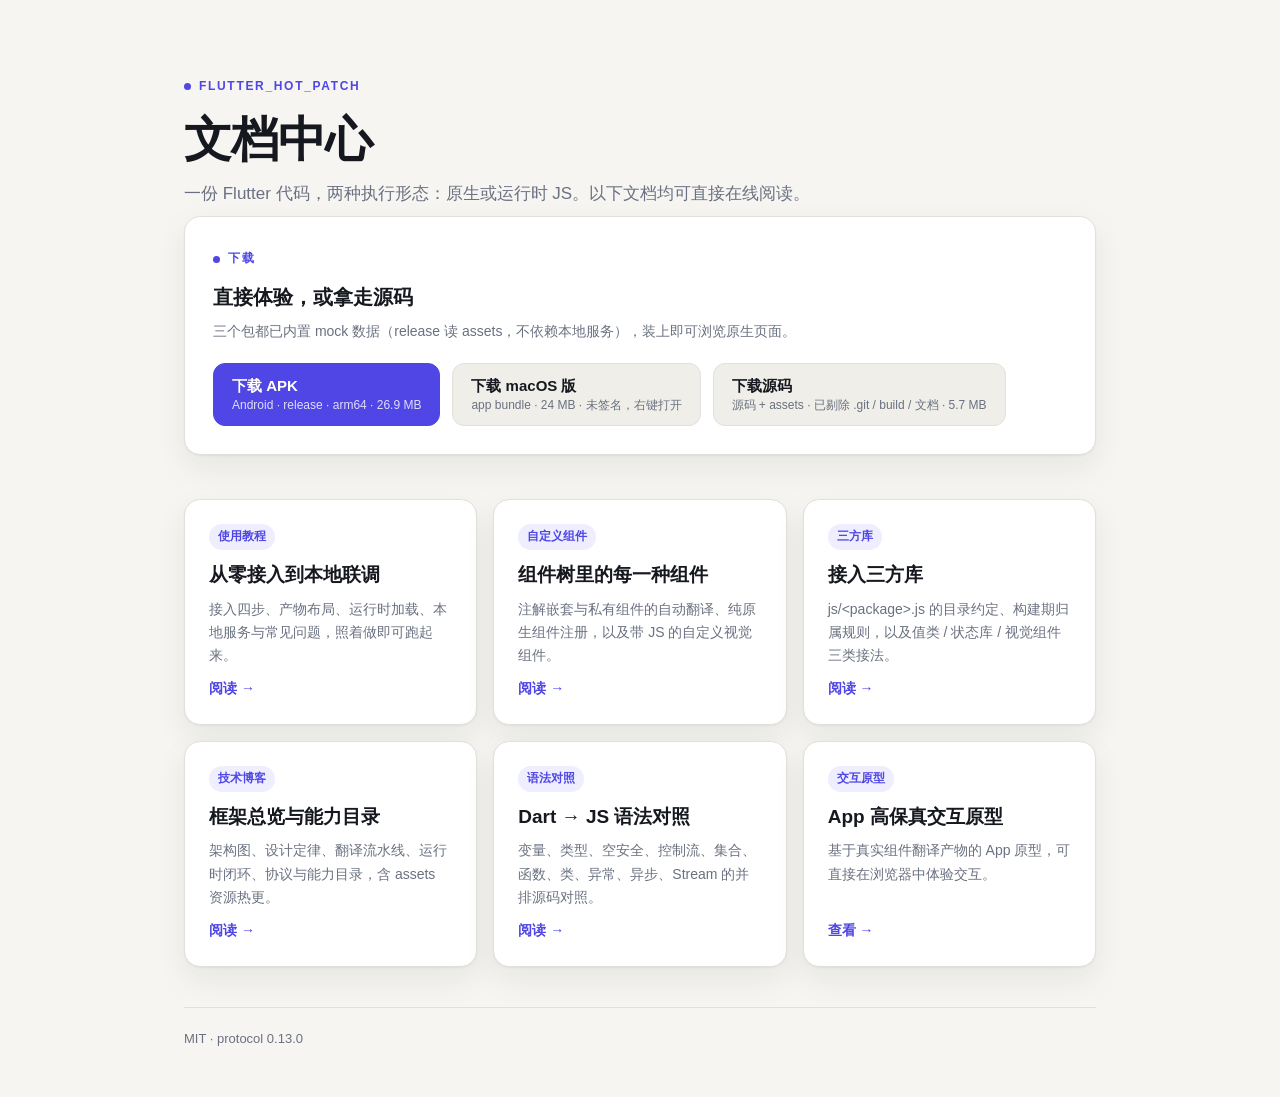
==== docs/index.html @ dea80e5e "init first" ====
<!DOCTYPE html>
<html lang="zh-CN">
<head>
<meta charset="utf-8">
<meta name="viewport" content="width=device-width, initial-scale=1">
<title>flutter_hot_patch · 文档中心</title>
<meta http-equiv="refresh" content="0; url=blog/index.html">
<link rel="canonical" href="blog/index.html">
<style>
  :root{color-scheme:light dark}
  body{
    margin:0;min-height:100vh;display:grid;place-items:center;background:#f6f5f2;color:#15181e;
    font:16px/1.6 -apple-system,BlinkMacSystemFont,"Segoe UI","PingFang SC","Microsoft YaHei",sans-serif;
  }
  @media (prefers-color-scheme:dark){body{background:#0f1115;color:#eef0f4}}
  a{color:#4f46e5}
</style>
</head>
<body>
  <p>正在进入 <a href="blog/index.html">flutter_hot_patch 文档中心</a>…</p>
</body>
</html>
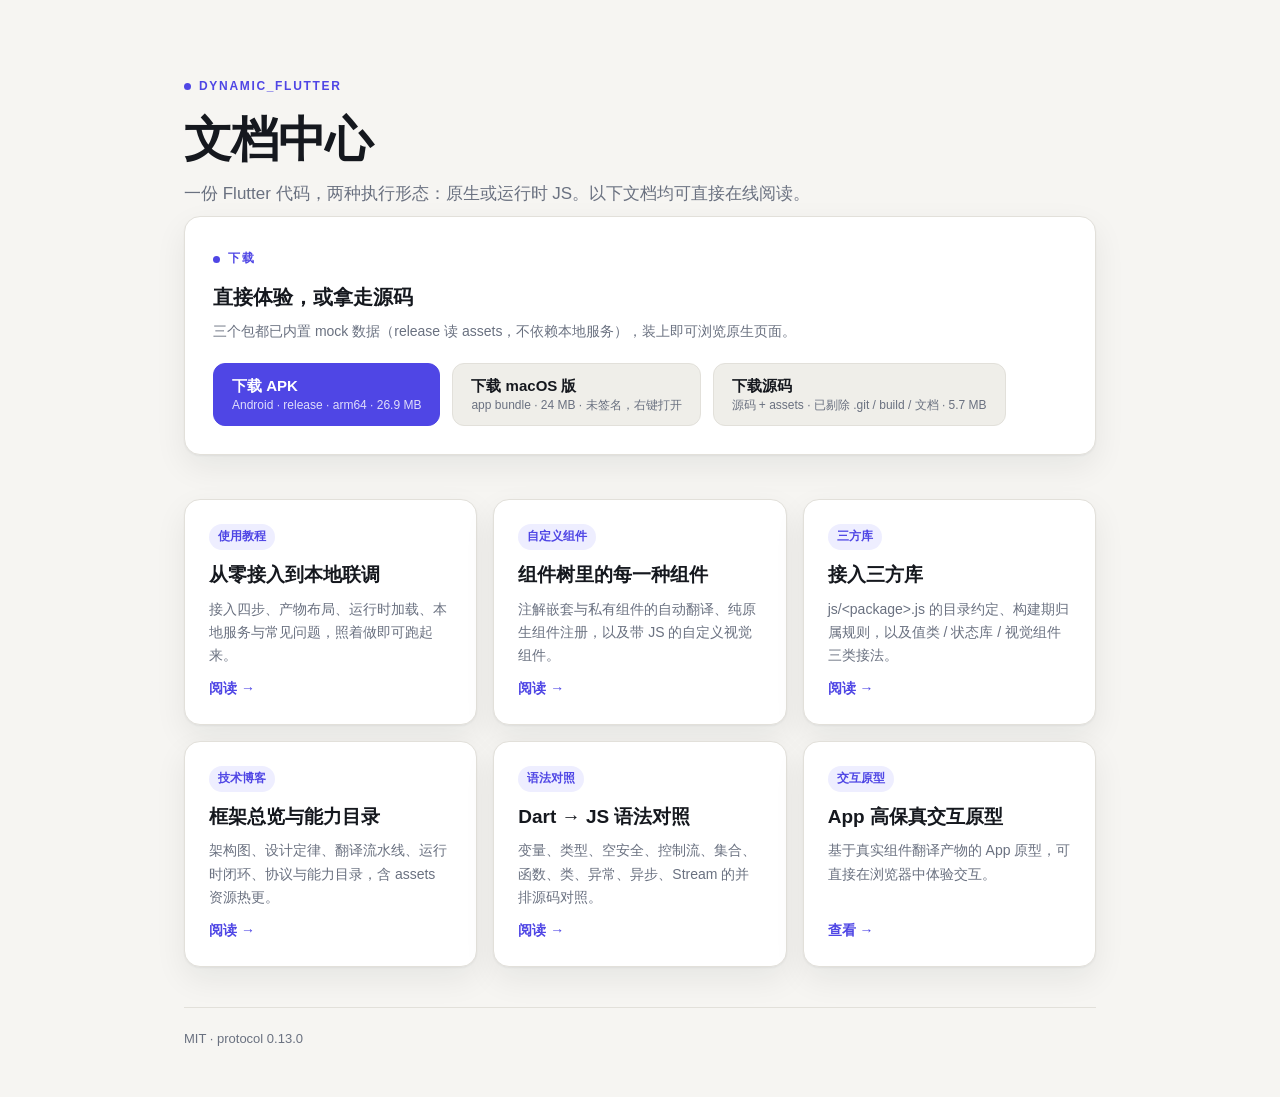
==== commit 6baa52d2: "更新名称" ====
--- a/docs/index.html
+++ b/docs/index.html
@@ -3,7 +3,7 @@
 <head>
 <meta charset="utf-8">
 <meta name="viewport" content="width=device-width, initial-scale=1">
-<title>flutter_hot_patch · 文档中心</title>
+<title>dynamic_flutter · 文档中心</title>
 <meta http-equiv="refresh" content="0; url=blog/index.html">
 <link rel="canonical" href="blog/index.html">
 <style>
@@ -17,6 +17,6 @@
 </style>
 </head>
 <body>
-  <p>正在进入 <a href="blog/index.html">flutter_hot_patch 文档中心</a>…</p>
+  <p>正在进入 <a href="blog/index.html">dynamic_flutter 文档中心</a>…</p>
 </body>
 </html>
